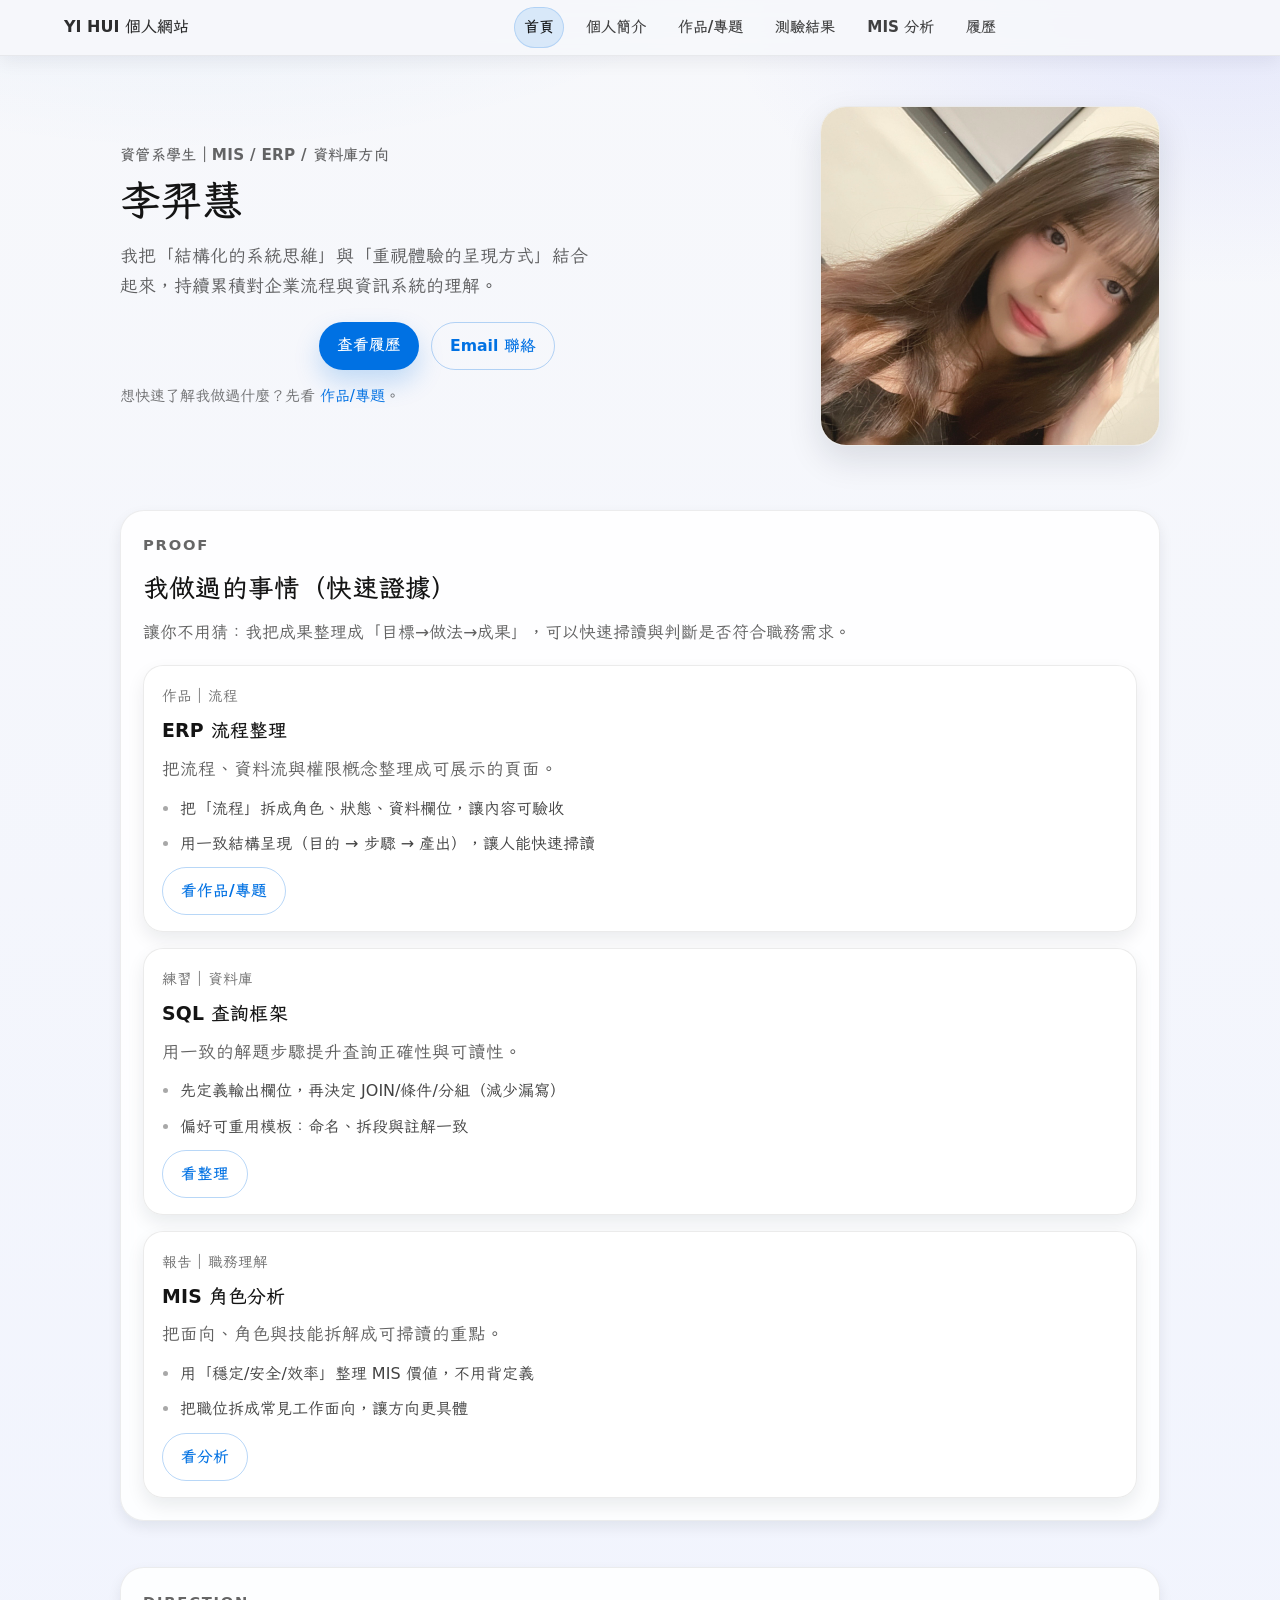
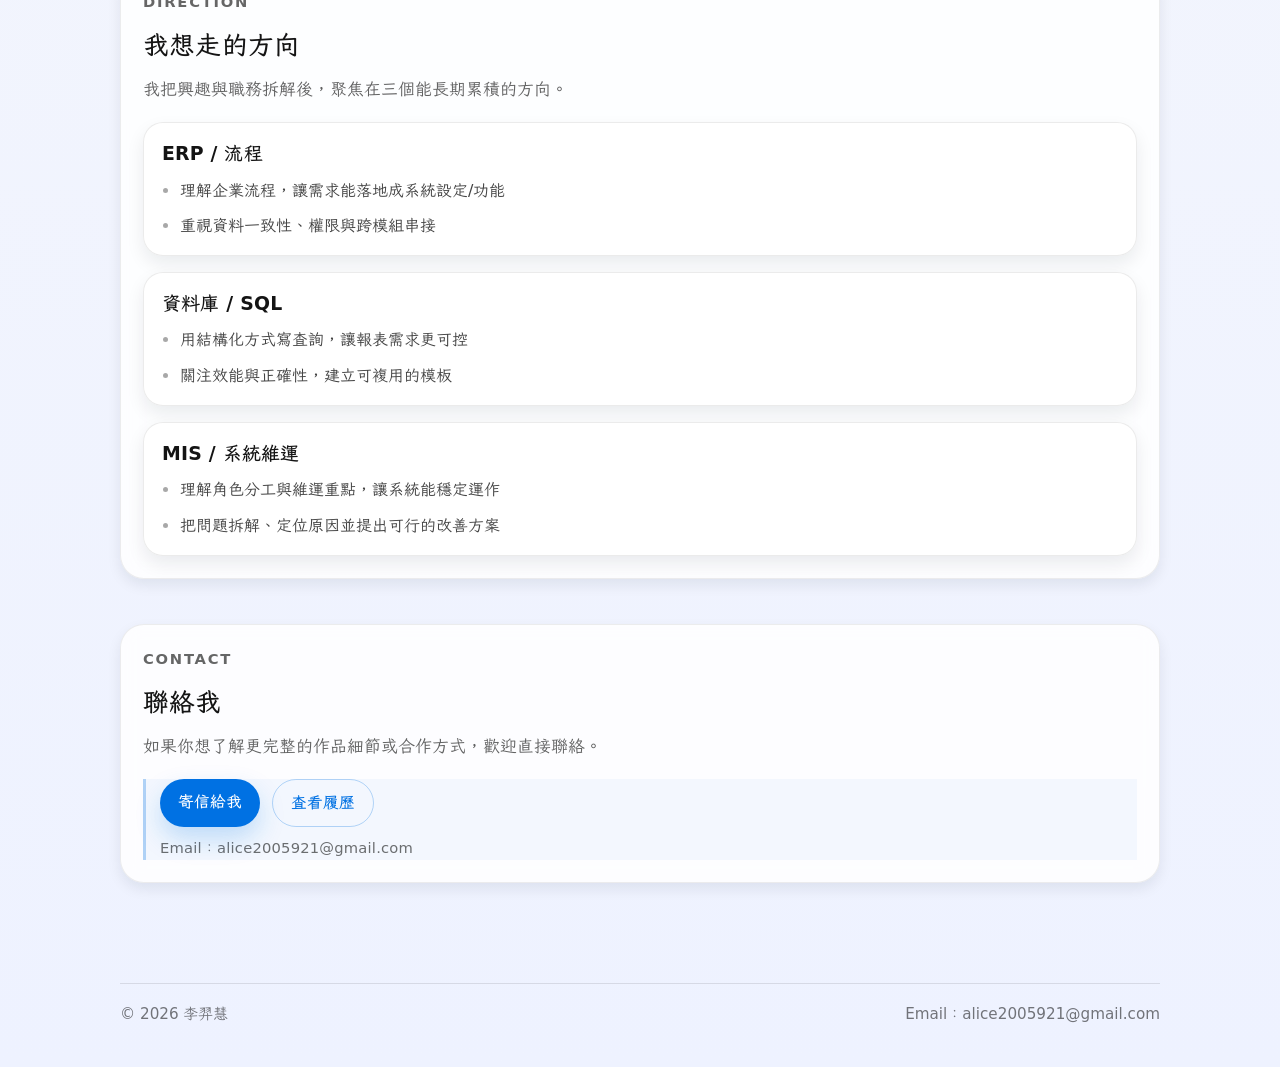
==== index.html @ 803a7798 "作業" ====
<!DOCTYPE html>
<html lang="zh-Hant">
  <head>
    <meta charset="UTF-8" />
    <meta name="viewport" content="width=device-width, initial-scale=1.0" />
    <title>李羿慧｜個人網站</title>
    <link rel="preconnect" href="https://fonts.googleapis.com" />
    <link rel="preconnect" href="https://fonts.gstatic.com" crossorigin />
    <link
      href="https://fonts.googleapis.com/css2?family=LXGW+WenKai+Mono+TC&display=swap"
      rel="stylesheet"
    />
    <link rel="stylesheet" href="./styles.css" />
    <script defer src="./site.js"></script>
  </head>
  <body>
    <header class="site-header">
      <div class="header-left">
        <div class="logo">YI HUI 個人網站</div>
        <div class="page-indicator">首頁</div>
      </div>

      <nav class="top-nav" aria-label="主要導覽">
        <a href="./index.html" aria-current="page">首頁</a>
        <a href="./about.html">個人簡介</a>
        <a href="./projects.html">作品/專題</a>
        <a href="./test.html">測驗結果</a>
        <a href="./mis.html">MIS 分析</a>
        <a href="./resume.html">履歷</a>
      </nav>

      <div class="header-right">
        <button class="menu-btn" data-action="toggle-menu" aria-label="開啟選單">
          MENU ☰
        </button>
      </div>
    </header>

    <nav class="overlay" id="navOverlay" aria-label="網站導覽">
      <button class="close-btn" data-action="close-menu" aria-label="關閉選單">
        ×
      </button>
      <ul class="nav-list">
        <li><a href="./index.html" aria-current="page">首頁</a></li>
        <li><a href="./about.html">個人簡介</a></li>
        <li><a href="./projects.html">作品/專題</a></li>
        <li><a href="./test.html">我的測驗結果</a></li>
        <li><a href="./mis.html">MIS 工作分析</a></li>
        <li><a href="./resume.html">求職履歷</a></li>
      </ul>
    </nav>

    <main>
      <div class="container">
        <section class="hero">
          <div class="hero-copy">
            <p class="hero-eyebrow">資管系學生｜MIS / ERP / 資料庫方向</p>
            <h1 class="hero-title page-title">李羿慧</h1>
            <p class="hero-subtitle">
              我把「結構化的系統思維」與「重視體驗的呈現方式」結合起來，持續累積對企業流程與資訊系統的理解。
            </p>

            <div class="btn-row hero-cta">
              <a class="btn" href="./resume.html">查看履歷</a>
              <a class="btn secondary" href="mailto:alice2005921@gmail.com">Email 聯絡</a>
            </div>

            <p class="hero-note">
              想快速了解我做過什麼？先看 <a href="./projects.html">作品/專題</a>。
            </p>
          </div>

          <div class="hero-media">
            <div class="hero-photo" aria-label="個人照片">
              <img src="./assets/簡介照片.jpg" alt="李羿慧照片" loading="eager" />
            </div>
          </div>
        </section>

        <section class="section">
          <div class="section-header">
            <p class="kicker">Proof</p>
            <h2 class="section-title">我做過的事情（快速證據）</h2>
            <p class="section-desc">
              讓你不用猜：我把成果整理成「目標→做法→成果」，可以快速掃讀與判斷是否符合職務需求。
            </p>
          </div>
          <div class="stack">
            <section class="evidence">
              <p class="meta">作品｜流程</p>
              <h3 class="evidence-title">ERP 流程整理</h3>
              <p class="lead">把流程、資料流與權限概念整理成可展示的頁面。</p>
              <ul class="bullets">
                <li>把「流程」拆成角色、狀態、資料欄位，讓內容可驗收</li>
                <li>用一致結構呈現（目的 → 步驟 → 產出），讓人能快速掃讀</li>
              </ul>
              <div class="btn-row" style="justify-content: flex-start; margin-top: 10px">
                <a class="btn secondary" href="./projects.html">看作品/專題</a>
              </div>
            </section>

            <section class="evidence">
              <p class="meta">練習｜資料庫</p>
              <h3 class="evidence-title">SQL 查詢框架</h3>
              <p class="lead">用一致的解題步驟提升查詢正確性與可讀性。</p>
              <ul class="bullets">
                <li>先定義輸出欄位，再決定 JOIN/條件/分組（減少漏寫）</li>
                <li>偏好可重用模板：命名、拆段與註解一致</li>
              </ul>
              <div class="btn-row" style="justify-content: flex-start; margin-top: 10px">
                <a class="btn secondary" href="./projects.html">看整理</a>
              </div>
            </section>

            <section class="evidence">
              <p class="meta">報告｜職務理解</p>
              <h3 class="evidence-title">MIS 角色分析</h3>
              <p class="lead">把面向、角色與技能拆解成可掃讀的重點。</p>
              <ul class="bullets">
                <li>用「穩定/安全/效率」整理 MIS 價值，不用背定義</li>
                <li>把職位拆成常見工作面向，讓方向更具體</li>
              </ul>
              <div class="btn-row" style="justify-content: flex-start; margin-top: 10px">
                <a class="btn secondary" href="./mis.html">看分析</a>
              </div>
            </section>
          </div>
        </section>

        <section class="section">
          <div class="section-header">
            <p class="kicker">Direction</p>
            <h2 class="section-title">我想走的方向</h2>
            <p class="section-desc">我把興趣與職務拆解後，聚焦在三個能長期累積的方向。</p>
          </div>
          <div class="stack">
            <section class="evidence">
              <h3 class="evidence-title">ERP / 流程</h3>
              <ul class="bullets">
                <li>理解企業流程，讓需求能落地成系統設定/功能</li>
                <li>重視資料一致性、權限與跨模組串接</li>
              </ul>
            </section>
            <section class="evidence">
              <h3 class="evidence-title">資料庫 / SQL</h3>
              <ul class="bullets">
                <li>用結構化方式寫查詢，讓報表需求更可控</li>
                <li>關注效能與正確性，建立可複用的模板</li>
              </ul>
            </section>
            <section class="evidence">
              <h3 class="evidence-title">MIS / 系統維運</h3>
              <ul class="bullets">
                <li>理解角色分工與維運重點，讓系統能穩定運作</li>
                <li>把問題拆解、定位原因並提出可行的改善方案</li>
              </ul>
            </section>
          </div>
        </section>

        <section class="section">
          <div class="section-header">
            <p class="kicker">Contact</p>
            <h2 class="section-title">聯絡我</h2>
            <p class="section-desc">如果你想了解更完整的作品細節或合作方式，歡迎直接聯絡。</p>
          </div>
          <section class="callout">
            <div class="btn-row" style="justify-content: flex-start">
              <a class="btn" href="mailto:alice2005921@gmail.com">寄信給我</a>
              <a class="btn secondary" href="./resume.html">查看履歷</a>
            </div>
            <p class="caption" style="text-align: left; margin-top: 10px">
              Email：alice2005921@gmail.com
            </p>
          </section>
        </section>
      </div>
    </main>

    <footer class="site-footer">
      <div class="footer-inner">
        <div class="small">© <span id="y"></span> 李羿慧</div>
        <div class="small">Email：alice2005921@gmail.com</div>
      </div>
      <script>
        document.getElementById("y").textContent = String(new Date().getFullYear());
      </script>
    </footer>
  </body>
</html>
---- styles.css ----
:root {
  /* 大升級：更像作品集/履歷網站的「乾淨資訊版」 */
  --page-bg: #f7f8fb;
  --page-bg-2: #eef2ff;
  --surface: rgba(255, 255, 255, 0.92);
  --surface-strong: rgba(255, 255, 255, 0.98);
  --menu-bg: rgba(255, 255, 255, 0.96);
  --bar-bg: rgba(247, 248, 251, 0.9);
  --text-dark: rgba(0, 0, 0, 0.92);
  --text-muted: rgba(0, 0, 0, 0.62);
  --accent: #0071e3;
  --accent-hover: #0077ed;
  --white: #ffffff;
  --border: rgba(0, 0, 0, 0.08);
  --shadow: 0 14px 34px rgba(15, 23, 42, 0.12);
  --shadow-soft: 0 8px 18px rgba(15, 23, 42, 0.08);
  --shadow-tiny: 0 6px 14px rgba(15, 23, 42, 0.08);
  --transition: 220ms cubic-bezier(0.2, 0, 0, 1);
  --container: 1040px;
  --content: 72ch;
  --radius-lg: 20px;
  --radius-md: 14px;
  --space-1: 6px;
  --space-2: 10px;
  --space-3: 14px;
  --space-4: 18px;
  --space-5: 26px;
  --space-6: 34px;
  --space-7: 46px;
}

* {
  margin: 0;
  padding: 0;
  box-sizing: border-box;
  font-family: system-ui, -apple-system, BlinkMacSystemFont, "SF Pro Text",
    "SF Pro Display", "PingFang TC", "Noto Sans TC", "Microsoft JhengHei",
    "LXGW WenKai Mono TC", sans-serif;
}

body {
  background:
    radial-gradient(1200px 700px at 15% -10%, rgba(0, 113, 227, 0.10), transparent 60%),
    radial-gradient(900px 520px at 95% 0%, rgba(129, 140, 248, 0.16), transparent 55%),
    linear-gradient(180deg, var(--page-bg) 0%, var(--page-bg-2) 100%);
  color: var(--text-dark);
  overflow-x: hidden;
  -webkit-font-smoothing: antialiased;
  text-rendering: optimizeLegibility;
  font-size: 16px;
  line-height: 1.65;
}

/* 手機選單開啟時：鎖背景滾動 */
body.is-locked {
  overflow: hidden;
}

a {
  color: var(--accent);
  text-decoration: none;
}

/* Apple-like：正文連結 hover 才出現底線 */
a:not(.btn):hover {
  text-decoration: underline;
  text-underline-offset: 4px;
  text-decoration-thickness: 1px;
}

a:focus-visible,
button:focus-visible {
  outline: 3px solid rgba(0, 113, 227, 0.28);
  outline-offset: 3px;
  border-radius: 12px;
}

/* 點圖片放大（更好瀏覽） */
main img {
  cursor: zoom-in;
}

.img-modal {
  position: fixed;
  inset: 0;
  z-index: 4000;
  display: none;
  place-items: center;
  padding: 18px;
  background: rgba(15, 23, 42, 0.62);
  backdrop-filter: blur(10px);
  -webkit-backdrop-filter: blur(10px);
}

.img-modal.active {
  display: grid;
}

.img-modal__inner {
  width: min(1100px, 96vw);
  max-height: 90vh;
  border-radius: var(--radius-lg);
  overflow: hidden;
  background: rgba(255, 255, 255, 0.92);
  border: 1px solid rgba(255, 255, 255, 0.22);
  box-shadow: var(--shadow);
}

.img-modal__img {
  width: 100%;
  height: auto;
  max-height: 90vh;
  object-fit: contain;
  display: block;
  cursor: zoom-out;
}

.img-modal__caption {
  padding: 10px 12px 12px;
  color: rgba(0, 0, 0, 0.65);
  font-size: 0.95rem;
}

main {
  padding: 96px 5% 72px;
}

.container {
  max-width: var(--container);
  margin: 0 auto;
}

/* 有質感：把內容「置中」但留出閱讀欄寬 */
.container > :where(h1, .page-title) {
  max-width: var(--content);
}

/* 內容卡片網格（證據/作品用） */
.cards {
  display: grid;
  grid-template-columns: 1fr;
  gap: 18px;
  margin-top: var(--space-3);
}

@media (min-width: 960px) {
  .cards {
    grid-template-columns: repeat(2, minmax(0, 1fr));
    gap: 18px;
  }
}

@media (min-width: 1240px) {
  .cards {
    grid-template-columns: repeat(3, minmax(0, 1fr));
  }
}

.meta {
  color: rgba(0, 0, 0, 0.56);
  font-size: 0.92rem;
  letter-spacing: 0.2px;
  margin-bottom: 10px;
}

/* Hero（Apple-like） */
.hero {
  display: grid;
  grid-template-columns: 1.25fr 0.75fr;
  gap: var(--space-5);
  align-items: center;
  padding: 10px 0 18px;
}

.hero-copy {
  max-width: 64ch;
}

.hero-eyebrow {
  color: rgba(0, 0, 0, 0.6);
  font-weight: 600;
  letter-spacing: 0.3px;
  font-size: 0.95rem;
  margin-bottom: var(--space-2);
}

.hero-title {
  border-bottom: 0;
  padding-bottom: 0;
  margin-bottom: var(--space-2);
  letter-spacing: 0.12px;
  line-height: 1.08;
}

.hero-subtitle {
  color: rgba(0, 0, 0, 0.62);
  font-size: 1.12rem;
  line-height: 1.7;
  max-width: 42ch;
}

.hero-cta {
  justify-content: flex-start;
  margin-top: var(--space-4);
}

.hero-note {
  margin-top: var(--space-3);
  color: rgba(0, 0, 0, 0.55);
  font-size: 0.95rem;
}

.hero-media {
  display: grid;
  justify-items: end;
}

.hero-photo {
  width: min(340px, 100%);
  aspect-ratio: 1 / 1;
  border-radius: clamp(18px, 3vw, 26px);
  overflow: hidden;
  background: rgba(255, 255, 255, 0.9);
  border: 1px solid rgba(0, 0, 0, 0.08);
  box-shadow: var(--shadow);
}

.hero-photo img {
  width: 100%;
  height: 100%;
  object-fit: cover;
  transform: scale(1.03);
  transition: transform 900ms cubic-bezier(0.22, 1, 0.36, 1);
  display: block;
}

.hero-photo.reveal.is-visible img,
.reveal.is-visible .hero-photo img {
  transform: scale(1);
}

@media (hover: hover) and (pointer: fine) {
  .hero-photo:hover img {
    transform: scale(1.06);
  }
}

@media (max-width: 860px) {
  .hero {
    grid-template-columns: 1fr;
    gap: 18px;
    padding-top: 0;
  }

  .hero-copy {
    max-width: var(--content);
  }

  .hero-media {
    justify-items: start;
  }

  .hero-subtitle {
    max-width: 54ch;
  }
}

@media (max-width: 640px) {
  .hero-photo {
    width: min(420px, 100%);
    border-radius: 22px;
  }
}

/* 小螢幕更舒適的留白 */
@media (max-width: 640px) {
  main {
    padding: 86px 4.5% 52px;
  }
}

/* Header / 導覽列 */
header.site-header {
  width: 100%;
  height: 56px;
  background: var(--bar-bg);
  backdrop-filter: blur(10px);
  -webkit-backdrop-filter: blur(10px);
  display: flex;
  justify-content: space-between;
  align-items: center;
  padding: 0 5%;
  position: fixed;
  top: 0;
  left: 0;
  z-index: 1000;
  border-bottom: 1px solid rgba(0, 0, 0, 0.06);
  box-shadow: 0 6px 18px rgba(15, 23, 42, 0.06);
}

header.site-header.is-scrolled {
  background: rgba(247, 248, 251, 0.96);
  border-bottom-color: rgba(0, 0, 0, 0.08);
  box-shadow: 0 10px 28px rgba(15, 23, 42, 0.08);
}

.header-left {
  display: flex;
  align-items: center;
  gap: 12px;
  min-width: 240px;
}

.page-indicator {
  color: rgba(0, 0, 0, 0.88);
  font-size: 1.02rem;
  font-weight: 700;
  letter-spacing: 0.2px;
  flex-shrink: 0;
}

@media (max-width: 360px) {
  header.site-header {
    padding: 0 4.5%;
  }

  .page-indicator {
    font-size: 1.02rem;
    letter-spacing: 0.4px;
  }

  .menu-btn {
    padding: 8px 12px;
  }
}

.header-right {
  display: flex;
  align-items: center;
  gap: 16px;
}

.logo {
  font-weight: 700;
  font-size: 1rem;
  color: rgba(0, 0, 0, 0.86);
  white-space: nowrap;
  opacity: 0.95;
}

/* Apple-like：桌機水平導覽 */
.top-nav {
  display: none;
  align-items: center;
  justify-content: center;
  gap: 12px;
  flex: 1;
}

.top-nav a {
  color: rgba(0, 0, 0, 0.74);
  font-size: 0.95rem;
  font-weight: 600;
  padding: 8px 10px;
  border-radius: 999px;
  text-decoration: none;
  transition: background 200ms ease, color 200ms ease;
  position: relative;
}

.top-nav a:hover {
  background: rgba(0, 0, 0, 0.05);
  color: rgba(0, 0, 0, 0.88);
  text-decoration: none;
}

.top-nav a[aria-current="page"] {
  background: rgba(0, 113, 227, 0.12);
  color: rgba(0, 0, 0, 0.9);
  box-shadow: inset 0 0 0 1px rgba(0, 113, 227, 0.18);
}

.menu-btn {
  background: rgba(0, 0, 0, 0.04);
  color: rgba(0, 0, 0, 0.86);
  padding: 8px 14px;
  border-radius: 999px;
  cursor: pointer;
  font-size: 0.92rem;
  font-weight: 700;
  display: inline-flex;
  align-items: center;
  gap: 8px;
  border: 1px solid rgba(0, 0, 0, 0.1);
  transition: background var(--transition), transform var(--transition), border-color var(--transition);
}

.menu-btn[aria-expanded="true"] {
  background: rgba(0, 113, 227, 0.12);
  border-color: rgba(0, 113, 227, 0.22);
}

.menu-btn:hover {
  background: rgba(0, 0, 0, 0.06);
  transform: translateY(-1px);
}

@media (min-width: 861px) {
  .top-nav {
    display: inline-flex;
  }

  /* 桌機不需要 MENU 彈窗 */
  .menu-btn {
    display: none;
  }

  .overlay {
    display: none;
  }

  .page-indicator {
    display: none;
  }
}

/* 選單彈窗 */
.overlay {
  position: fixed;
  top: 76px;
  right: 5%;
  width: min(320px, calc(100% - 10%));
  background: var(--menu-bg);
  backdrop-filter: blur(18px);
  -webkit-backdrop-filter: blur(18px);
  z-index: 2000;
  display: flex;
  flex-direction: column;
  padding: 18px;
  border-radius: var(--radius-md);
  border: 1px solid rgba(0, 0, 0, 0.1);
  box-shadow: var(--shadow);
  opacity: 0;
  visibility: hidden;
  transform: translateY(-10px);
  transition: opacity var(--transition), transform var(--transition), visibility var(--transition);
}

.overlay.active {
  opacity: 1;
  visibility: visible;
  transform: translateY(0);
}

/* 手機上選單改成更寬、好點擊 */
@media (max-width: 640px) {
  .overlay {
    right: 4.5%;
    width: calc(100% - 9%);
    top: 68px;
  }

  .nav-list a {
    padding: 14px 14px;
    font-size: 1.03rem;
  }
}

.close-btn {
  align-self: flex-end;
  font-size: 1.6rem;
  color: rgba(0, 0, 0, 0.78);
  cursor: pointer;
  line-height: 1;
  margin-bottom: 8px;
  background: transparent;
  border: 0;
}

.nav-list {
  list-style: none;
  width: 100%;
  display: grid;
  gap: 10px;
}

.nav-list a {
  display: block;
  padding: 11px 12px;
  color: rgba(0, 0, 0, 0.86);
  text-decoration: none;
  font-size: 1rem;
  background: rgba(0, 0, 0, 0.04);
  border-radius: 12px;
  transition: background var(--transition), transform var(--transition), box-shadow var(--transition);
}

.nav-list a:hover {
  background: rgba(0, 0, 0, 0.06);
  transform: translateX(3px);
  text-decoration: none;
}

.nav-list a[aria-current="page"] {
  background: rgba(0, 113, 227, 0.1);
  box-shadow: inset 0 0 0 1px rgba(0, 113, 227, 0.18);
  color: rgba(0, 0, 0, 0.92);
}

/* 內容 */
h1 {
  font-size: clamp(2.05rem, 3.2vw, 3rem);
  margin-bottom: var(--space-4);
  display: block;
  max-width: 22ch;
  letter-spacing: 0.2px;
  font-weight: 700;
}

h2 {
  font-size: 1.35rem;
  margin-bottom: var(--space-2);
  letter-spacing: 0.2px;
  font-weight: 650;
}

/* 資訊層級（讓主次更清楚） */
.page-title {
  font-size: clamp(2.05rem, 3.2vw, 3rem);
  margin-bottom: var(--space-4);
  letter-spacing: 0.2px;
  font-weight: 750;
  max-width: 22ch;
}

/* 章節標題：只用在 section-header 裡 */
.section-title {
  margin: 0 0 8px 0;
  font-size: clamp(1.4rem, 2vw, 1.75rem);
  font-weight: 720;
  letter-spacing: 0.2px;
}

/* 內容區塊標題：卡片/面板內 */
.card-title,
.panel-title {
  margin: 0 0 var(--space-2) 0;
  font-size: 1.16rem;
  font-weight: 740;
  letter-spacing: 0.2px;
}

.card-title {
  line-height: 1.35;
}

.panel-title {
  line-height: 1.35;
}

.lead {
  font-size: 1.1rem;
  color: var(--text-muted);
  line-height: 1.75;
  max-width: 70ch;
}

@media (max-width: 640px) {
  h1 {
    margin-bottom: 14px;
  }

  h2 {
    font-size: 1.22rem;
  }

  .lead {
    font-size: 1.02rem;
  }
}

.card {
  padding: 18px 18px 16px;
  border-radius: var(--radius-lg);
  background: var(--surface);
  border: 1px solid rgba(0, 0, 0, 0.08);
  box-shadow: var(--shadow-soft);
  line-height: 1.75;
  position: relative;
  overflow: hidden;
}

/* 小細節：上方一條很淡的高光，讓卡片更「精緻」 */
.card::before {
  content: "";
  position: absolute;
  inset: 0 0 auto 0;
  height: 1px;
  background: linear-gradient(90deg, transparent, rgba(255, 255, 255, 0.85), transparent);
  opacity: 0.7;
  pointer-events: none;
}

/* Apple-like：卡片 hover 微微提升（克制） */
@media (hover: hover) and (pointer: fine) {
  .card {
    transition:
      transform var(--transition),
      box-shadow var(--transition),
      border-color var(--transition),
      background var(--transition);
  }

  .card:hover {
    transform: translateY(-3px);
    box-shadow: var(--shadow);
    border-color: rgba(0, 0, 0, 0.1);
    background: var(--surface-strong);
  }
}

/* Apple-like：滑動進場（淡入 + 上移 + 微模糊） */
.reveal {
  opacity: 0;
  transform: translateY(18px);
  transition:
    opacity 520ms cubic-bezier(0.22, 1, 0.36, 1),
    transform 520ms cubic-bezier(0.22, 1, 0.36, 1);
  will-change: opacity, transform;
}

.reveal.is-visible {
  opacity: 1;
  transform: translateY(0);
}

/* Apple-like：圖片更有質感 */
figure {
  overflow: hidden;
  border-radius: var(--radius-lg);
  background: rgba(255, 255, 255, 0.6);
  border: 1px solid rgba(0, 0, 0, 0.08);
  box-shadow: 0 18px 60px rgba(0, 0, 0, 0.08);
}

.test-img {
  border-radius: 0;
  border: 0;
  box-shadow: none;
  transform: scale(1.02);
  transition: transform 900ms cubic-bezier(0.22, 1, 0.36, 1);
}

figure.reveal.is-visible .test-img,
.reveal.is-visible .test-img {
  transform: scale(1);
}

@media (hover: hover) and (pointer: fine) {
  figure:hover .test-img {
    transform: scale(1.03);
  }
}

.card.color-1 {
  background: var(--surface);
}
.card.color-2 {
  background: var(--surface);
}
.card.color-3 {
  background: var(--surface-strong);
}

.section-subtitle {
  text-align: center;
  margin-top: 50px;
  margin-bottom: 14px;
  font-size: 1.1rem;
  font-weight: 700;
  letter-spacing: 0.3px;
  color: rgba(0, 0, 0, 0.72);
}

.subtitle-line {
  width: min(360px, 90%);
  border: 0;
  border-top: 2px solid rgba(0, 0, 0, 0.12);
  margin: 0 auto 26px;
  border-radius: 2px;
}

.grid-2 {
  display: grid;
  grid-template-columns: 1.2fr 0.8fr;
  gap: 20px;
  align-items: start;
}

/* Apple-like：頁面區塊系統 */
.section {
  margin-top: var(--space-7);
  padding: 22px;
  border-radius: clamp(18px, 2.4vw, 24px);
  background: rgba(255, 255, 255, 0.84);
  border: 1px solid rgba(0, 0, 0, 0.07);
  box-shadow: var(--shadow-tiny);
  backdrop-filter: blur(10px);
  -webkit-backdrop-filter: blur(10px);
}

@media (max-width: 640px) {
  .section {
    padding: 18px;
    border-radius: 18px;
  }
}

.section-header {
  margin-bottom: var(--space-4);
}

.kicker {
  color: rgba(0, 0, 0, 0.6);
  font-weight: 600;
  letter-spacing: 0.3px;
  font-size: 0.92rem;
  margin-bottom: var(--space-2);
  text-transform: uppercase;
  letter-spacing: 0.12em;
}

.section-title {
  /* 由上方「資訊層級」統一定義 */
}

.section-desc {
  margin: 0;
  color: rgba(0, 0, 0, 0.62);
  line-height: 1.75;
  font-size: 1.06rem;
  max-width: var(--content);
}

.split {
  display: grid;
  grid-template-columns: repeat(auto-fit, minmax(260px, 1fr));
  gap: 22px;
  align-items: start;
}

.panel {
  padding: 18px 18px 16px;
  border-radius: var(--radius-lg);
  background: var(--surface);
  border: 1px solid rgba(0, 0, 0, 0.08);
  box-shadow: var(--shadow-soft);
}

@media (hover: hover) and (pointer: fine) {
  .panel {
    transition: transform var(--transition), box-shadow var(--transition), background var(--transition);
  }

  .panel:hover {
    transform: translateY(-2px);
    box-shadow: var(--shadow);
    background: var(--surface-strong);
  }
}

.list {
  list-style: none;
  display: grid;
  gap: 10px;
  padding: 0;
  margin: 0;
}

.list li {
  display: grid;
  grid-template-columns: 16px 1fr;
  gap: 10px;
  align-items: start;
  color: rgba(0, 0, 0, 0.72);
}

.list li::before {
  content: "•";
  color: rgba(0, 0, 0, 0.38);
  line-height: 1.2;
  margin-top: 3px;
}

.callout {
  background: rgba(0, 113, 227, 0.04);
  border: 0;
  border-left: 3px solid rgba(0, 113, 227, 0.28);
  padding-left: 14px;
  box-shadow: none;
}

.callout .btn-row {
  margin-top: 0;
}

/* 個人簡介：文字左、照片右（避免照片旁空） */
.intro-split {
  display: grid;
  grid-template-columns: 1.1fr 0.9fr;
  gap: 18px;
  align-items: start;
}

.photo-card {
  margin: 0;
  border-radius: var(--radius-lg);
  overflow: hidden;
  background: rgba(255, 255, 255, 0.9);
  border: 1px solid rgba(0, 0, 0, 0.08);
  box-shadow: var(--shadow);
}

.about-photo {
  width: 100%;
  height: 100%;
  aspect-ratio: 4 / 5;
  object-fit: cover;
  display: block;
  transform: scale(1.03);
  transition: transform 900ms cubic-bezier(0.22, 1, 0.36, 1);
}

.photo-card.reveal.is-visible .about-photo,
.reveal.is-visible .about-photo {
  transform: scale(1);
}

@media (hover: hover) and (pointer: fine) {
  .photo-card:hover .about-photo {
    transform: scale(1.06);
  }
}

@media (max-width: 860px) {
  .split {
    grid-template-columns: 1fr;
  }

  .intro-split {
    grid-template-columns: 1fr;
  }
}

@media (max-width: 640px) {
  .about-photo {
    aspect-ratio: 1 / 1;
  }
}

/* 個人簡介 */
.profile-card {
  display: grid;
  grid-template-columns: 1fr auto;
  gap: 24px;
  align-items: center;
}

.profile-photo {
  width: 150px;
  height: 150px;
  border-radius: 999px;
  object-fit: cover;
  border: 3px solid rgba(255, 255, 255, 0.9);
  box-shadow: 0 20px 60px rgba(0, 0, 0, 0.12);
}

.meta-list {
  list-style: none;
  display: grid;
  gap: 6px;
}

.meta-list strong {
  font-weight: 900;
}

.pill-row {
  display: flex;
  flex-wrap: wrap;
  gap: 10px;
  margin-top: 12px;
}

.pill {
  display: inline-flex;
  align-items: center;
  padding: 7px 10px;
  border-radius: 999px;
  background: rgba(0, 0, 0, 0.04);
  border: 1px solid rgba(0, 0, 0, 0.08);
  font-weight: 700;
  font-size: 0.95rem;
}

/* 作品牆：可掃讀標籤 */
.tags {
  display: flex;
  flex-wrap: wrap;
  gap: 8px;
  margin-top: 12px;
}

.tag {
  display: inline-flex;
  align-items: center;
  gap: 6px;
  padding: 6px 10px;
  border-radius: 999px;
  background: rgba(0, 0, 0, 0.04);
  border: 1px solid rgba(0, 0, 0, 0.08);
  color: rgba(0, 0, 0, 0.72);
  font-weight: 750;
  font-size: 0.88rem;
  letter-spacing: 0.2px;
}

.tag::before {
  content: "";
  width: 8px;
  height: 8px;
  border-radius: 999px;
  background: rgba(0, 113, 227, 0.55);
  box-shadow: 0 0 0 3px rgba(0, 113, 227, 0.12);
}

/* 圖片 */
.test-img {
  display: block;
  margin: 22px auto 0;
  width: 100%;
  max-width: 1100px;
  height: auto;
  border-radius: var(--radius-md);
  border: 1px solid rgba(0, 0, 0, 0.1);
  box-shadow: var(--shadow);
}

@media (max-width: 640px) {
  .test-img {
    border-radius: 14px;
  }
}

/* 文章排版小工具 */
.stack {
  display: grid;
  gap: 16px;
}

.evidence {
  padding: 18px 18px 16px;
  border-radius: var(--radius-lg);
  background: var(--surface);
  border: 1px solid rgba(0, 0, 0, 0.08);
  box-shadow: var(--shadow-soft);
}

.evidence:first-child {
  /* 保留：第一個區塊不需要特殊處理 */
}

.evidence-title {
  margin: 0 0 var(--space-2) 0;
  font-size: 1.18rem;
  font-weight: 760;
  letter-spacing: 0.2px;
  line-height: 1.35;
}

.bullets {
  margin: var(--space-2) 0 0;
  padding-left: 18px;
  color: rgba(0, 0, 0, 0.74);
  display: grid;
  gap: 8px;
}

.bullets li {
  line-height: 1.7;
}

.bullets li::marker {
  color: rgba(0, 0, 0, 0.34);
}

.toc {
  display: flex;
  flex-wrap: wrap;
  gap: 10px;
  margin-top: var(--space-3);
  margin-bottom: var(--space-4);
}

.toc a {
  display: inline-flex;
  align-items: center;
  padding: 8px 12px;
  border-radius: 999px;
  border: 1px solid rgba(0, 0, 0, 0.08);
  background: rgba(255, 255, 255, 0.82);
  color: rgba(0, 0, 0, 0.74);
  font-size: 0.95rem;
  font-weight: 650;
  text-decoration: none;
}

.toc a:hover {
  background: rgba(0, 0, 0, 0.03);
  text-decoration: none;
}

.stack-lg {
  display: grid;
  gap: 22px;
}

figure {
  margin: 0;
}

.caption {
  margin-top: 10px;
  text-align: center;
  color: rgba(0, 0, 0, 0.56);
  font-size: 0.92rem;
  line-height: 1.55;
  letter-spacing: 0.2px;
}

.divider {
  height: 1px;
  background: rgba(0, 0, 0, 0.1);
  border: 0;
  margin: 8px 0;
}

/* CTA buttons */
.btn-row {
  display: flex;
  justify-content: center;
  gap: 12px;
  flex-wrap: wrap;
  margin-top: 20px;
}

.btn {
  appearance: none;
  border: 0;
  cursor: pointer;
  padding: 10px 18px;
  border-radius: 999px;
  font-weight: 700;
  background: var(--accent);
  color: white;
  transition: background var(--transition), transform var(--transition), box-shadow var(--transition), color var(--transition);
  box-shadow: 0 12px 26px rgba(0, 113, 227, 0.22);
  min-height: 44px;
  font-size: 0.98rem;
}

.btn:hover {
  transform: translateY(-1px);
  background: var(--accent-hover);
  filter: none;
}

.btn:active {
  transform: translateY(0);
}

.btn.secondary {
  background: transparent;
  color: var(--accent);
  border: 1px solid rgba(0, 113, 227, 0.28);
  box-shadow: none;
}

.btn.secondary:hover {
  background: rgba(0, 113, 227, 0.08);
}

@media (max-width: 640px) {
  .btn {
    width: 100%;
    justify-content: center;
  }

  .btn-row {
    gap: 10px;
  }
}

/* Footer */
footer.site-footer {
  padding: 28px 5% 40px;
  color: rgba(0, 0, 0, 0.58);
}

.footer-inner {
  max-width: var(--container);
  margin: 0 auto;
  border-top: 1px solid rgba(0, 0, 0, 0.1);
  padding-top: 18px;
  display: flex;
  gap: 14px;
  flex-wrap: wrap;
  justify-content: space-between;
  align-items: center;
}

.small {
  font-size: 0.95rem;
  opacity: 0.9;
}

@media (max-width: 860px) {
  .logo {
    display: none;
  }

  .grid-2 {
    grid-template-columns: 1fr;
  }

  .profile-card {
    grid-template-columns: 1fr;
    text-align: center;
  }

  .profile-photo {
    margin: 0 auto;
  }
}

@media (prefers-reduced-motion: reduce) {
  * {
    transition: none !important;
    scroll-behavior: auto !important;
  }
}
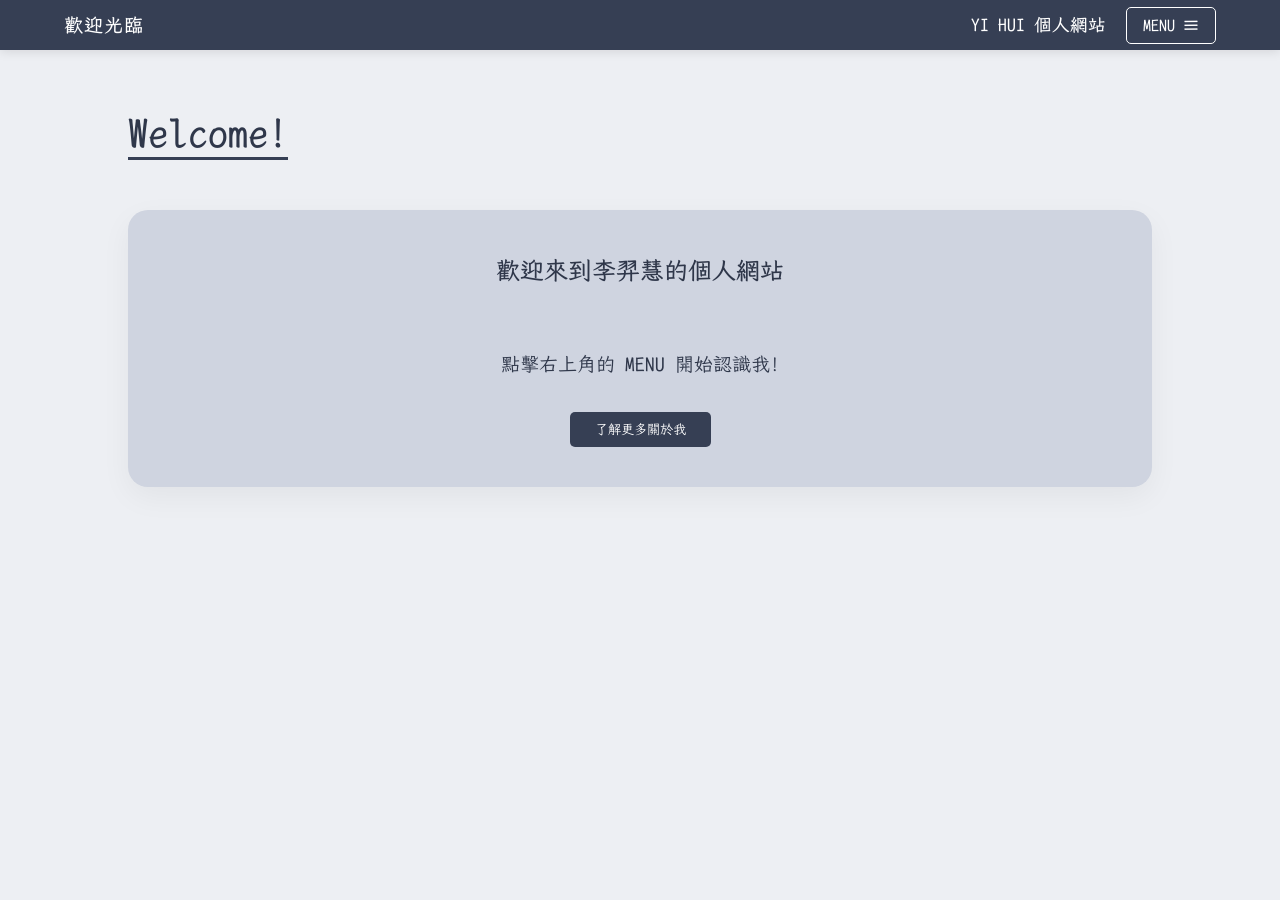
==== commit f7fa520b: "2" ====
--- a/index.html
+++ b/index.html
@@ -1,190 +1,365 @@
-<!DOCTYPE html>
-<html lang="zh-Hant">
-  <head>
-    <meta charset="UTF-8" />
-    <meta name="viewport" content="width=device-width, initial-scale=1.0" />
-    <title>李羿慧｜個人網站</title>
-    <link rel="preconnect" href="https://fonts.googleapis.com" />
-    <link rel="preconnect" href="https://fonts.gstatic.com" crossorigin />
-    <link
-      href="https://fonts.googleapis.com/css2?family=LXGW+WenKai+Mono+TC&display=swap"
-      rel="stylesheet"
-    />
-    <link rel="stylesheet" href="./styles.css" />
-    <script defer src="./site.js"></script>
-  </head>
-  <body>
-    <header class="site-header">
-      <div class="header-left">
-        <div class="logo">YI HUI 個人網站</div>
-        <div class="page-indicator">首頁</div>
-      </div>
-
-      <nav class="top-nav" aria-label="主要導覽">
-        <a href="./index.html" aria-current="page">首頁</a>
-        <a href="./about.html">個人簡介</a>
-        <a href="./projects.html">作品/專題</a>
-        <a href="./test.html">測驗結果</a>
-        <a href="./mis.html">MIS 分析</a>
-        <a href="./resume.html">履歷</a>
-      </nav>
-
-      <div class="header-right">
-        <button class="menu-btn" data-action="toggle-menu" aria-label="開啟選單">
-          MENU ☰
-        </button>
-      </div>
-    </header>
-
-    <nav class="overlay" id="navOverlay" aria-label="網站導覽">
-      <button class="close-btn" data-action="close-menu" aria-label="關閉選單">
-        ×
-      </button>
-      <ul class="nav-list">
-        <li><a href="./index.html" aria-current="page">首頁</a></li>
-        <li><a href="./about.html">個人簡介</a></li>
-        <li><a href="./projects.html">作品/專題</a></li>
-        <li><a href="./test.html">我的測驗結果</a></li>
-        <li><a href="./mis.html">MIS 工作分析</a></li>
-        <li><a href="./resume.html">求職履歷</a></li>
-      </ul>
-    </nav>
-
-    <main>
-      <div class="container">
-        <section class="hero">
-          <div class="hero-copy">
-            <p class="hero-eyebrow">資管系學生｜MIS / ERP / 資料庫方向</p>
-            <h1 class="hero-title page-title">李羿慧</h1>
-            <p class="hero-subtitle">
-              我把「結構化的系統思維」與「重視體驗的呈現方式」結合起來，持續累積對企業流程與資訊系統的理解。
-            </p>
-
-            <div class="btn-row hero-cta">
-              <a class="btn" href="./resume.html">查看履歷</a>
-              <a class="btn secondary" href="mailto:alice2005921@gmail.com">Email 聯絡</a>
-            </div>
-
-            <p class="hero-note">
-              想快速了解我做過什麼？先看 <a href="./projects.html">作品/專題</a>。
-            </p>
-          </div>
-
-          <div class="hero-media">
-            <div class="hero-photo" aria-label="個人照片">
-              <img src="./assets/簡介照片.jpg" alt="李羿慧照片" loading="eager" />
-            </div>
-          </div>
-        </section>
-
-        <section class="section">
-          <div class="section-header">
-            <p class="kicker">Proof</p>
-            <h2 class="section-title">我做過的事情（快速證據）</h2>
-            <p class="section-desc">
-              讓你不用猜：我把成果整理成「目標→做法→成果」，可以快速掃讀與判斷是否符合職務需求。
-            </p>
-          </div>
-          <div class="stack">
-            <section class="evidence">
-              <p class="meta">作品｜流程</p>
-              <h3 class="evidence-title">ERP 流程整理</h3>
-              <p class="lead">把流程、資料流與權限概念整理成可展示的頁面。</p>
-              <ul class="bullets">
-                <li>把「流程」拆成角色、狀態、資料欄位，讓內容可驗收</li>
-                <li>用一致結構呈現（目的 → 步驟 → 產出），讓人能快速掃讀</li>
-              </ul>
-              <div class="btn-row" style="justify-content: flex-start; margin-top: 10px">
-                <a class="btn secondary" href="./projects.html">看作品/專題</a>
-              </div>
-            </section>
-
-            <section class="evidence">
-              <p class="meta">練習｜資料庫</p>
-              <h3 class="evidence-title">SQL 查詢框架</h3>
-              <p class="lead">用一致的解題步驟提升查詢正確性與可讀性。</p>
-              <ul class="bullets">
-                <li>先定義輸出欄位，再決定 JOIN/條件/分組（減少漏寫）</li>
-                <li>偏好可重用模板：命名、拆段與註解一致</li>
-              </ul>
-              <div class="btn-row" style="justify-content: flex-start; margin-top: 10px">
-                <a class="btn secondary" href="./projects.html">看整理</a>
-              </div>
-            </section>
-
-            <section class="evidence">
-              <p class="meta">報告｜職務理解</p>
-              <h3 class="evidence-title">MIS 角色分析</h3>
-              <p class="lead">把面向、角色與技能拆解成可掃讀的重點。</p>
-              <ul class="bullets">
-                <li>用「穩定/安全/效率」整理 MIS 價值，不用背定義</li>
-                <li>把職位拆成常見工作面向，讓方向更具體</li>
-              </ul>
-              <div class="btn-row" style="justify-content: flex-start; margin-top: 10px">
-                <a class="btn secondary" href="./mis.html">看分析</a>
-              </div>
-            </section>
-          </div>
-        </section>
-
-        <section class="section">
-          <div class="section-header">
-            <p class="kicker">Direction</p>
-            <h2 class="section-title">我想走的方向</h2>
-            <p class="section-desc">我把興趣與職務拆解後，聚焦在三個能長期累積的方向。</p>
-          </div>
-          <div class="stack">
-            <section class="evidence">
-              <h3 class="evidence-title">ERP / 流程</h3>
-              <ul class="bullets">
-                <li>理解企業流程，讓需求能落地成系統設定/功能</li>
-                <li>重視資料一致性、權限與跨模組串接</li>
-              </ul>
-            </section>
-            <section class="evidence">
-              <h3 class="evidence-title">資料庫 / SQL</h3>
-              <ul class="bullets">
-                <li>用結構化方式寫查詢，讓報表需求更可控</li>
-                <li>關注效能與正確性，建立可複用的模板</li>
-              </ul>
-            </section>
-            <section class="evidence">
-              <h3 class="evidence-title">MIS / 系統維運</h3>
-              <ul class="bullets">
-                <li>理解角色分工與維運重點，讓系統能穩定運作</li>
-                <li>把問題拆解、定位原因並提出可行的改善方案</li>
-              </ul>
-            </section>
-          </div>
-        </section>
-
-        <section class="section">
-          <div class="section-header">
-            <p class="kicker">Contact</p>
-            <h2 class="section-title">聯絡我</h2>
-            <p class="section-desc">如果你想了解更完整的作品細節或合作方式，歡迎直接聯絡。</p>
-          </div>
-          <section class="callout">
-            <div class="btn-row" style="justify-content: flex-start">
-              <a class="btn" href="mailto:alice2005921@gmail.com">寄信給我</a>
-              <a class="btn secondary" href="./resume.html">查看履歷</a>
-            </div>
-            <p class="caption" style="text-align: left; margin-top: 10px">
-              Email：alice2005921@gmail.com
-            </p>
-          </section>
-        </section>
-      </div>
-    </main>
-
-    <footer class="site-footer">
-      <div class="footer-inner">
-        <div class="small">© <span id="y"></span> 李羿慧</div>
-        <div class="small">Email：alice2005921@gmail.com</div>
-      </div>
-      <script>
-        document.getElementById("y").textContent = String(new Date().getFullYear());
-      </script>
-    </footer>
-  </body>
-</html>
+<!DOCTYPE html>
+<html lang="zh-Hant">
+<head>
+    <meta charset="UTF-8">
+    <meta name="viewport" content="width=device-width, initial-scale=1.0">
+    <title>李羿慧的個人網站</title>
+    <link rel="preconnect" href="https://fonts.googleapis.com">
+    <link rel="preconnect" href="https://fonts.gstatic.com" crossorigin>
+    <link href="https://fonts.googleapis.com/css2?family=LXGW+WenKai+Mono+TC&display=swap" rel="stylesheet">
+    <style>
+        :root {
+            --primary-bg: #edeff3; 
+            --menu-bg: #7b89aa;    
+            --bar-bg: #363f54;   
+            --text-dark: #2f374a;
+            --accent-blue: #363f54;
+            --white: #ffffff;
+            --transition: all 0.4s cubic-bezier(0.4, 0, 0.2, 1);
+        }
+        * {
+            margin: 0;
+            padding: 0;
+            box-sizing: border-box;
+            font-family: 'LXGW WenKai Mono TC', sans-serif;
+        }
+        body {
+            background-color: var(--primary-bg);
+            color: var(--text-dark);
+            overflow-x: hidden;
+        }
+
+        /* 導覽列 */
+        header {
+            width: 100%;
+            height: 50px;
+            background-color: var(--bar-bg); 
+            display: flex;
+            justify-content: space-between;
+            align-items: center;
+            padding: 0 5%;
+            position: fixed;
+            top: 0;
+            left: 0;
+            z-index: 1000;
+            box-shadow: 0 2px 10px rgba(0,0,0,0.1);
+        }
+        .page-indicator {
+            color: var(--white);
+            font-size: 1.2rem;
+            font-weight: 700;
+            letter-spacing: 1px;
+            flex-shrink: 0; 
+        }
+        .header-right {
+            display: flex;
+            align-items: center;
+            gap: 20px;
+        }
+        .logo {
+            font-weight: 700;
+            font-size: 1.1rem;
+            color: var(--white);
+            white-space: nowrap;
+        }
+        .menu-btn {
+            background: #363f54;
+            color: white;
+            padding: 8px 16px;
+            border-radius: 5px;
+            cursor: pointer;
+            font-size: 1rem;
+            font-weight: bold;
+            display: flex;
+            align-items: center;
+            gap: 8px;
+            border: 1px solid white;
+            transition: var(--transition);
+        }
+        .menu-btn:hover {
+            background: #808dad;
+            transform: scale(1.05);
+        }
+
+        /* 選單彈窗 */
+        .overlay {
+            position: fixed;
+            top: 75px;
+            right: 5%;
+            width: 250px;
+            background-color: var(--menu-bg);
+            z-index: 2000;
+            display: flex;
+            flex-direction: column;
+            padding: 20px;
+            border-radius: 15px;
+            box-shadow: 0 10px 25px rgba(0,0,0,0.15);
+            opacity: 0;
+            visibility: hidden;
+            transform: translateY(-10px);
+            transition: var(--transition);
+        }
+        .overlay.active {
+            opacity: 1;
+            visibility: visible;
+            transform: translateY(0);
+        }
+        .close-btn {
+            align-self: flex-end;
+            font-size: 1.5rem;
+            color: white;
+            cursor: pointer;
+            line-height: 1;
+            margin-bottom: 10px;
+        }
+        .nav-list {
+            list-style: none;
+            width: 100%;
+        }
+        .nav-list li { margin: 8px 0; }
+        .nav-list a {
+            display: block;
+            padding: 10px 15px;
+            color: white;
+            text-decoration: none;
+            font-size: 1rem;
+            background: rgba(255, 255, 255, 0.1);
+            border-radius: 8px;
+            transition: var(--transition);
+        }
+        .nav-list a:hover {
+            background: rgba(255, 255, 255, 0.2);
+            padding-left: 20px;
+        }
+
+        /* 內容區塊 */
+        .content-section {
+            display: none;
+            padding: 110px 10% 60px;
+            min-height: 100vh;
+            animation: fadeIn 0.8s ease;
+        }
+        .content-section.active { display: block; }
+
+        @keyframes fadeIn {
+            from { opacity: 0; transform: translateY(20px); }
+            to { opacity: 1; transform: translateY(0); }
+        }
+
+        h1 {
+            font-size: 2.5rem;
+            margin-bottom: 20px;
+            border-bottom: 3px solid var(--accent-blue);
+            display: inline-block;
+        }
+
+        .card {
+            padding: 40px;
+            border-radius: 20px;
+            box-shadow: 0 10px 30px rgba(0,0,0,0.05);
+            margin-top: 30px;
+            line-height: 1.8;
+        }
+        /* 妳之前設定的卡片顏色 */
+        .card.color-1 { background-color: #cfd4e0; }
+        .card.color-2 { background-color: #b6bed0; }
+        .card.color-3 { background-color: #a8b1c7; }
+
+        /* 副標題與線條 */
+        .section-subtitle {
+            text-align: center;
+            margin-top: 60px;
+            margin-bottom: 20px;
+            font-size: 1.4rem;
+        }
+        .subtitle-line {
+            width: 300px;
+            border: 0;
+            border-top: 3px solid var(--accent-blue);
+            margin: 0 auto 30px;
+            border-radius: 2px;
+        }
+
+        /* 個人簡介的 Flex 佈局 */
+        .profile-card {
+            display: flex;
+            justify-content: space-between;
+            align-items: center;
+            gap: 30px;
+        }
+        .profile-text { flex: 1; }
+        .profile-photo {
+            width: 150px;
+            height: 150px;
+            border-radius: 50%;
+            object-fit: cover;
+            border: 3px solid var(--text-dark);
+            box-shadow: 0 4px 10px rgba(0,0,0,0.1);
+        }
+
+        .test-img {
+            display: block;
+            margin: 40px auto;
+            max-width: 80%;
+            height: auto;
+            border-radius: 15px;
+            box-shadow: 0 4px 15px rgba(0,0,0,0.1);
+        }
+
+        @media (max-width: 768px) {
+            .logo { display: none; }
+            .profile-card { flex-direction: column-reverse; text-align: center; }
+        }
+    </style>
+</head>
+<body>
+
+    <header>
+        <div class="page-indicator" id="pageTitle">歡迎光臨</div>
+        <div class="header-right">
+            <div class="logo">YI HUI 個人網站</div>
+            <div class="menu-wrapper">
+                <button class="menu-btn" onclick="toggleMenu()">MENU ☰</button>
+            </div>
+        </div>
+    </header>
+
+    <div class="overlay" id="navOverlay">
+        <div class="close-btn" onclick="toggleMenu()">×</div>
+        <ul class="nav-list">
+            <li><a href="#" onclick="showSection('index')">首頁</a></li>
+            <li><a href="#" onclick="showSection('home')">個人簡介</a></li>
+            <li><a href="#" onclick="showSection('test-result')">我的測驗結果</a></li>
+            <li><a href="#" onclick="showSection('mis-analysis')">MIS工作分析</a></li>
+            <li><a href="#" onclick="showSection('resume')">求職履歷</a></li>
+        </ul>
+    </div>
+
+    <section id="index" class="content-section active">
+        <h1>Welcome!</h1>
+        <div class="card color-1" style="text-align: center;">
+            <h2>歡迎來到李羿慧的個人網站</h2>
+            <p style="margin-top: 20px; font-size: 1.2rem;">
+                <br>
+                點擊右上角的 <b>MENU</b> 開始認識我!
+            </p>
+            <div style="margin-top: 30px;">
+                <button onclick="showSection('home')" style="padding: 10px 25px; cursor: pointer; background: var(--bar-bg); color: white; border: none; border-radius: 5px;">了解更多關於我</button>
+            </div>
+        </div>
+    </section>
+
+    <section id="home" class="content-section">
+        <h1>個人簡介</h1>
+        <div class="card profile-card color-1">
+            <div class="profile-text">
+                <h2>基本資料</h2>
+                <p>姓名:李羿慧<br>系級:資管二B<br>學號:411312414<br>信箱:alice2005921@gmail.com</p>
+            </div>
+            <div class="profile-photo-container">
+                <img src="1.jpg" alt="簡介照片" class="profile-photo">
+            </div> 
+
+            </div>
+        </div>
+        <h3 class="section-subtitle">自我介紹</h3>
+        <hr class="subtitle-line">
+            <div class="card color-2">
+                <p>我是李羿慧，目前就讀資管系，結合『細膩邏輯』 與『數位創意』的學習者。在Holland測驗中具備 C 與 A 的雙重特質，
+                擅長在規律的系統架構中找尋創新的解決方案。目前正致力於深耕ERP系統流程與資料庫管理技術，期許能成為企業數位轉型的關鍵助力。</p>
+    </section>
+
+    <section id="test-result" class="content-section">
+        <h1>興趣何倫碼測驗</h1>
+        <div class="card color-1">
+            <h3>Holland 興趣測驗將人與環境分成六大類型：R實作型、I研究型、A藝術型、S社會型、E企業型、C事務型</h3>
+        </div>
+        <h3 class="section-subtitle">我的Holland興趣測驗</h3>
+        <hr class="subtitle-line">
+        <div class="card color-2">
+            <h3>C事務型:「文書者」或「組織者」，個性謹慎、做事講求規矩和精確，喜歡在有明確規則的環境下工作</h3>
+            <h3>A藝術型:「創作者」，直覺敏閱、富有想像力與創造力</h3>
+        </div>
+        <img src="2.jpg" alt="興趣何倫碼" class="test-img">
+        <h3 class="section-subtitle">此類型最常從事的職業</h3>
+        <hr class="subtitle-line">
+        <img src="3.jpg" alt="職業類型" class="test-img">
+    </section>
+
+    <section id="mis-analysis" class="content-section">
+        <h1>MIS工作分析</h1>
+        <div class="card color-1">
+            <h2>MIS的工作可以概括為「確保資訊流的穩定、安全與高效」</h2>
+            <p>1.基礎設施管理 (Infrastructure):負責伺服器、網路設備、防火牆及儲存系統的建置與維護<br>
+               2.系統開發與維運 (Development & Maintenance):導入或開發企業內部軟體，如 ERP、CRM 或內部簽核系統 (BPM)<br>
+               3.資訊安全 (Information Security):防止駭客入侵、病毒防範、資安政策制定及定期進行資料備份<br>
+               4.技術支援 (User Support):處理員工的電腦硬體、軟體操作問題</p>
+        </div>
+        <h3 class="section-subtitle">MIS的職位分類</h3>
+        <hr class="subtitle-line">
+        <div class="card color-2">
+            <h4>細分為以下專業角色</h4>
+            <p>網管工程師:維護辦公室網路、VPN、伺服器穩定<br>系統分析師(SA):分析業務需求，設計系統架構<br>
+               程式設計師(SD):負責系統程式碼撰寫與 Bug 修復<br>資安工程師:監控異常流量、落實資安法規</p>
+        </div>
+        <h3 class="section-subtitle">我有興趣的MIS職位</h3> 
+        <hr class="subtitle-line">
+        <div class="card color-3">
+            <h4>系統開發與資料管理類</h4>
+            <p>1.ERP工程師<br>工作內容:維護企業核心系統，處理訂單、財務、庫存的流程自動化<br>
+               2.資料庫管理員<br>工作內容:專精於 SQL 語法與資料庫調優，確保數據存取既快又準<br>
+               3.全端/後端工程師<br>工作內容:針對公司內部需求，開發客製化的簽核系統或管理網頁</p>
+        </div>
+    </section>
+
+    <section id="resume" class="content-section">
+        <h1>求職履歷</h1>
+        <h3 class="section-subtitle">我未來想從事的工作 : ERP工程師</h3>
+        <hr class="subtitle-line">
+        <div class="card color-1">
+            <h3>原因</h3>
+            <p>作為一名具備C(事務型)特質的開發者,對ERP系統所需的邏輯嚴謹性有著近乎苛求的堅持，確保企業數據的絕對準確;<br>
+               同時，我的A(藝術型)靈魂讓我拒絕平庸的設計，我致力於打造兼具『穩定結構』與『人性化體驗』的資訊系統，讓管理工具不再只是冰冷的程式碼，而是提升企業美學與效率的藝術品。</p>
+        </div>
+        <div class="card color-2">
+             <h3>工作內容</h3>
+            <p>工作核心在於將企業營運邏輯轉化為穩定的資訊系統。在技術執行維度上，負責ERP系統的安裝導入、權限設定與資料庫效能調教，
+                並透過SQL或程式語言進行功能的客製化開發，確保財務、採購與庫存等模組間的資料傳輸具備高度精確性；將後端龐雜的數據結構轉化為直觀、具設計感的視覺化圖表，
+                並針對系統操作介面進行優化，以降低員工的使用難度並提升作業效率。</p>
+        </div>
+        <div class="card color-3">
+            <h3>未來規劃</h3>
+            <p>預計以ERP工程師為起點，初期深耕資料庫管理與系統維運，特質確保營運數據的精確穩定；中期朝向系統分析師(SA)或商業智慧(BI)領域發展，透過數據視覺化與UI/UX優化提升管理效率。
+                長期目標是融合資訊技術與管理思維，晉升為數位轉型顧問或資訊經理，協助企業在穩定的數位架構上，進行具備美感與競爭力的商業策略轉型。</p>
+        </div>
+    </section>
+
+    <script>
+        function toggleMenu() {
+            const overlay = document.getElementById('navOverlay');
+            overlay.classList.toggle('active');
+        }
+
+        function showSection(sectionId) {
+            const sections = document.querySelectorAll('.content-section');
+            sections.forEach(sec => sec.classList.remove('active'));
+            
+            document.getElementById(sectionId).classList.add('active');
+            
+            // 更新標題對照表，加入了 index
+            const titleMap = {
+                'index': '歡迎光臨',
+                'home': '個人簡介',
+                'test-result': '我的測驗結果',
+                'mis-analysis': 'MIS工作分析',
+                'resume': '求職履歷'
+            };
+            document.getElementById('pageTitle').innerText = titleMap[sectionId];
+            
+            const overlay = document.getElementById('navOverlay');
+            overlay.classList.remove('active');
+            window.scrollTo({ top: 0, behavior: 'smooth' });
+        }
+    </script>
+</body>
+</html>
